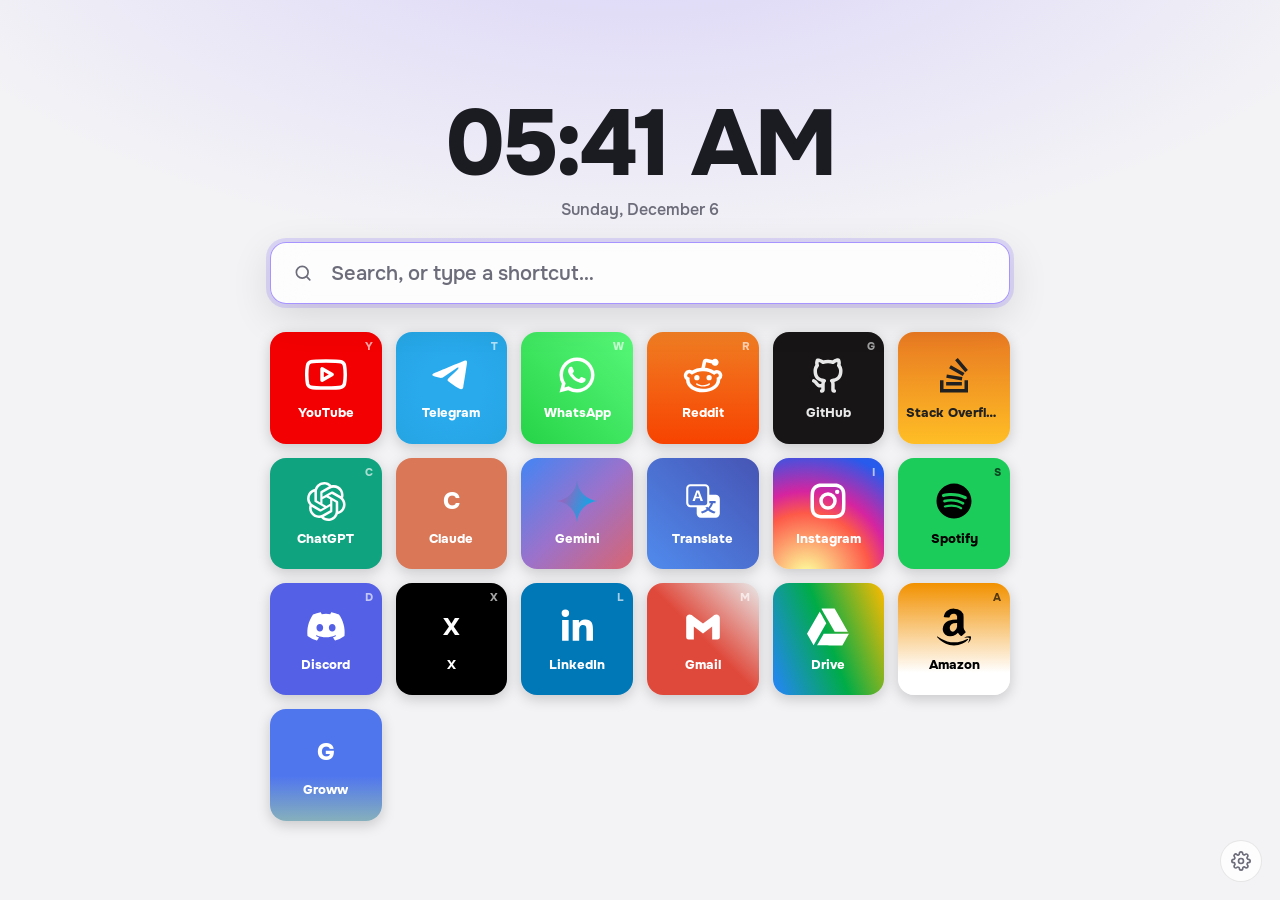
==== extension/newtab.html @ a6dd8135 "Add vanilla MV3 new tab extension Rebuild the new tab page as a dependency-free Chrome extension in " ====
<!doctype html>
<html lang="en">
  <head>
    <meta charset="utf-8" />
    <meta name="viewport" content="width=device-width, initial-scale=1" />
    <title>New Tab</title>
    <link rel="icon" href="icons/icon.png" />
    <!-- Applies the cached theme before first paint (no flash) and grabs focus from the address bar. -->
    <script src="js/boot.js"></script>
    <link rel="stylesheet" href="css/style.css" />
  </head>
  <body>
    <main class="app">
      <div class="clock" id="clock" hidden></div>

      <div class="search">
        <div class="bar">
          <span class="icon" id="barIcon" aria-hidden="true"></span>
          <input
            id="q"
            type="text"
            role="combobox"
            aria-label="Search or type a shortcut"
            aria-controls="results"
            aria-autocomplete="list"
            aria-expanded="false"
            autocomplete="off"
            spellcheck="false"
            placeholder="Search, or type a shortcut…"
          />
        </div>
        <ul class="results" id="results" role="listbox" hidden></ul>
      </div>

      <section class="ai" id="ai" hidden aria-live="polite">
        <header>
          <span id="aiQuestion"></span>
          <button type="button" class="link" id="aiClose" aria-label="Close answer">Esc</button>
        </header>
        <div class="ai-body" id="aiBody"></div>
      </section>

      <nav class="tiles" id="tiles" aria-label="Pinned sites"></nav>
    </main>

    <button type="button" class="gear" id="openSettings" aria-label="Settings" title="Settings">
      <svg viewBox="0 0 24 24" width="20" height="20" fill="none" stroke="currentColor" stroke-width="2" stroke-linecap="round" stroke-linejoin="round"><circle cx="12" cy="12" r="3"/><path d="M19.4 15a1.65 1.65 0 0 0 .33 1.82l.06.06a2 2 0 1 1-2.83 2.83l-.06-.06a1.65 1.65 0 0 0-1.82-.33 1.65 1.65 0 0 0-1 1.51V21a2 2 0 1 1-4 0v-.09A1.65 1.65 0 0 0 9 19.4a1.65 1.65 0 0 0-1.82.33l-.06.06a2 2 0 1 1-2.83-2.83l.06-.06A1.65 1.65 0 0 0 4.68 15a1.65 1.65 0 0 0-1.51-1H3a2 2 0 1 1 0-4h.09A1.65 1.65 0 0 0 4.6 9a1.65 1.65 0 0 0-.33-1.82l-.06-.06a2 2 0 1 1 2.83-2.83l.06.06A1.65 1.65 0 0 0 9 4.68a1.65 1.65 0 0 0 1-1.51V3a2 2 0 1 1 4 0v.09a1.65 1.65 0 0 0 1 1.51 1.65 1.65 0 0 0 1.82-.33l.06-.06a2 2 0 1 1 2.83 2.83l-.06.06A1.65 1.65 0 0 0 19.4 9a1.65 1.65 0 0 0 1.51 1H21a2 2 0 1 1 0 4h-.09a1.65 1.65 0 0 0-1.51 1z"/></svg>
    </button>

    <dialog id="settings" aria-label="Settings"></dialog>

    <script type="module" src="js/main.js"></script>
  </body>
</html>
---- extension/css/style.css ----
@font-face {
  font-family: 'Onest';
  src: url('../fonts/OnestMedium.ttf') format('truetype');
  font-weight: 100 600;
  font-display: swap;
}
@font-face {
  font-family: 'Onest';
  src: url('../fonts/OnestExtraBold.ttf') format('truetype');
  font-weight: 700 900;
  font-display: swap;
}

:root {
  --accent: #7c5cff;
  --radius: 16px;
  --font: 'Onest', system-ui, -apple-system, 'Segoe UI', sans-serif;
  color-scheme: light dark;
}
:root,
[data-theme='light'] {
  --bg: #f3f3f6;
  --fg: #1b1b22;
  --muted: #6c6c7a;
  --card: rgb(255 255 255 / 0.78);
  --solid: #ffffff;
  --line: rgb(0 0 0 / 0.09);
  --hover: rgb(0 0 0 / 0.05);
  --shadow: 0 12px 40px rgb(0 0 0 / 0.12);
  color-scheme: light;
}
[data-theme='dark'] {
  --bg: #0e0e13;
  --fg: #ececf1;
  --muted: #8e8e9c;
  --card: rgb(28 28 36 / 0.78);
  --solid: #1a1a22;
  --line: rgb(255 255 255 / 0.09);
  --hover: rgb(255 255 255 / 0.06);
  --shadow: 0 12px 40px rgb(0 0 0 / 0.5);
  color-scheme: dark;
}

* { box-sizing: border-box; }
html, body { margin: 0; min-height: 100%; }
body {
  font-family: var(--font);
  color: var(--fg);
  background:
    radial-gradient(1100px 520px at 50% -12%, color-mix(in srgb, var(--accent) 22%, transparent), transparent 70%),
    var(--bg);
  background-attachment: fixed;
  -webkit-font-smoothing: antialiased;
}
button, input, select { font: inherit; color: inherit; }
[hidden] { display: none !important; }
code { font-family: ui-monospace, 'Cascadia Code', Consolas, monospace; font-size: 0.9em; }

.app {
  max-width: 780px;
  margin: 0 auto;
  padding: 11vh 20px 60px;
  display: flex;
  flex-direction: column;
  gap: 22px;
}

/* clock */
.clock { text-align: center; user-select: none; }
.time { font-size: clamp(52px, 9vw, 92px); font-weight: 800; letter-spacing: -0.04em; line-height: 1; }
.date { margin-top: 8px; color: var(--muted); }

/* search bar */
.search { position: relative; z-index: 2; }
.bar {
  display: flex;
  align-items: center;
  gap: 12px;
  height: 62px;
  padding: 0 18px;
  background: var(--card);
  backdrop-filter: blur(18px);
  border: 1px solid var(--line);
  border-radius: var(--radius);
  box-shadow: var(--shadow);
  transition: border-color 0.15s, box-shadow 0.15s;
}
.bar:focus-within {
  border-color: color-mix(in srgb, var(--accent) 65%, transparent);
  box-shadow: var(--shadow), 0 0 0 4px color-mix(in srgb, var(--accent) 18%, transparent);
}
.bar input { flex: 1; min-width: 0; border: 0; outline: 0; background: none; font-size: 20px; }
.bar input::placeholder { color: var(--muted); }
.bar .icon { color: var(--muted); }

.icon {
  display: inline-grid;
  place-items: center;
  flex: none;
  width: 28px;
  height: 28px;
  font-weight: 800;
  line-height: 1;
}
.icon svg, .icon img { width: 72%; height: 72%; object-fit: contain; }

/* results */
.results {
  position: absolute;
  inset: calc(100% + 8px) 0 auto;
  margin: 0;
  padding: 6px;
  list-style: none;
  max-height: 62vh;
  overflow: auto;
  background: var(--solid);
  border: 1px solid var(--line);
  border-radius: var(--radius);
  box-shadow: var(--shadow);
}
.row {
  display: flex;
  align-items: center;
  gap: 12px;
  padding: 9px 12px;
  border-radius: 10px;
  cursor: pointer;
}
.row.sel { background: color-mix(in srgb, var(--accent) 14%, transparent); }
.row .icon { border-radius: 8px; background: var(--hover); color: var(--muted); }
.row-text { display: flex; flex-direction: column; flex: 1; min-width: 0; }
.row-title { overflow: hidden; white-space: nowrap; text-overflow: ellipsis; }
.row-sub { font-size: 12px; color: var(--muted); }
kbd {
  font: 12px var(--font);
  color: var(--muted);
  padding: 2px 7px;
  border: 1px solid var(--line);
  border-radius: 6px;
}

/* AI answer */
.ai {
  padding: 16px 18px;
  background: var(--card);
  backdrop-filter: blur(18px);
  border: 1px solid var(--line);
  border-radius: var(--radius);
  box-shadow: var(--shadow);
}
.ai header { display: flex; justify-content: space-between; gap: 12px; margin-bottom: 10px; font-size: 13px; color: var(--muted); }
.ai-body { max-height: 50vh; overflow: auto; line-height: 1.6; white-space: pre-wrap; overflow-wrap: anywhere; }
.ai-body pre { margin: 8px 0; padding: 10px 12px; overflow: auto; white-space: pre; background: var(--hover); border-radius: 10px; }
.ai-body a { color: var(--accent); }

/* tiles */
.tiles {
  display: grid;
  grid-template-columns: repeat(auto-fill, minmax(98px, 1fr));
  gap: 14px;
  margin-top: 6px;
}
.tile {
  position: relative;
  display: flex;
  flex-direction: column;
  align-items: center;
  justify-content: center;
  gap: 8px;
  aspect-ratio: 1;
  padding: 8px;
  border-radius: var(--radius);
  text-decoration: none;
  font-size: 13px;
  font-weight: 800;
  box-shadow: 0 4px 14px rgb(0 0 0 / 0.18);
  transition: transform 0.15s ease, box-shadow 0.15s ease;
}
.tile:hover, .tile:focus-visible {
  transform: translateY(-3px);
  box-shadow: 0 12px 26px rgb(0 0 0 / 0.28);
  outline: none;
}
.tile:focus-visible { box-shadow: 0 0 0 3px var(--accent); }
.tile .icon { width: 42px; height: 42px; font-size: 24px; }
.tile .icon svg, .tile .icon img { width: 100%; height: 100%; }
.tile-name { max-width: 100%; overflow: hidden; white-space: nowrap; text-overflow: ellipsis; }
.tile .key {
  position: absolute;
  top: 7px;
  right: 9px;
  font-size: 11px;
  text-transform: uppercase;
  opacity: 0.65;
}

/* buttons */
.gear {
  position: fixed;
  right: 18px;
  bottom: 18px;
  display: grid;
  place-items: center;
  width: 42px;
  height: 42px;
  color: var(--muted);
  background: var(--card);
  border: 1px solid var(--line);
  border-radius: 50%;
  cursor: pointer;
  transition: color 0.15s, transform 0.3s;
}
.gear:hover { color: var(--fg); transform: rotate(45deg); }
.link { padding: 0; border: 0; background: none; color: var(--accent); cursor: pointer; }

/* settings dialog */
dialog {
  width: min(760px, calc(100vw - 32px));
  max-height: calc(100vh - 48px);
  padding: 0;
  color: var(--fg);
  background: var(--solid);
  border: 1px solid var(--line);
  border-radius: 20px;
  box-shadow: var(--shadow);
}
dialog::backdrop { background: rgb(0 0 0 / 0.45); backdrop-filter: blur(3px); }
.set { display: flex; flex-direction: column; max-height: calc(100vh - 50px); }
.set header { padding: 20px 22px 0; border-bottom: 1px solid var(--line); }
.set h2 { margin: 0 0 14px; font-size: 20px; }
.set-tabs { display: flex; gap: 4px; }
.tab {
  padding: 8px 14px;
  border: 0;
  border-bottom: 2px solid transparent;
  background: none;
  color: var(--muted);
  cursor: pointer;
}
.tab.active { color: var(--fg); border-bottom-color: var(--accent); }
.set-body { flex: 1; overflow: auto; padding: 20px 22px; }
.set footer {
  display: flex;
  align-items: center;
  gap: 10px;
  padding: 14px 22px;
  border-top: 1px solid var(--line);
}
.status { flex: 1; font-size: 13px; color: var(--muted); }
.status.error { color: #e5484d; }

.stack { display: flex; flex-direction: column; gap: 14px; }
.grid { display: grid; grid-template-columns: repeat(auto-fit, minmax(220px, 1fr)); gap: 12px 16px; }
.muted { color: var(--muted); font-size: 13px; margin: 0; }
.field { display: flex; flex-direction: column; gap: 6px; font-size: 13px; }
.field > span { color: var(--muted); }
.field small { color: var(--muted); font-size: 11px; }
.check { display: flex; align-items: center; gap: 10px; cursor: pointer; }
.check input { width: 16px; height: 16px; accent-color: var(--accent); }

.set input[type='text'], .set input[type='url'], .set input[type='password'], .set select {
  width: 100%;
  height: 38px;
  padding: 0 10px;
  background: var(--hover);
  border: 1px solid var(--line);
  border-radius: 10px;
  outline: none;
}
.set input:focus-visible, .set select:focus-visible { border-color: var(--accent); }
.set input[type='color'] { width: 100%; height: 38px; padding: 2px; background: none; border: 1px solid var(--line); border-radius: 10px; }

.set button:not(.tab):not(.icon-btn) {
  height: 38px;
  padding: 0 16px;
  background: var(--hover);
  border: 1px solid var(--line);
  border-radius: 10px;
  cursor: pointer;
}
.set button.primary { background: var(--accent); border-color: transparent; color: #fff; }
.set button.danger { color: #e5484d; }
.row-buttons { display: flex; flex-wrap: wrap; gap: 10px; }

.site-list { display: flex; flex-direction: column; gap: 6px; }
.site { border: 1px solid var(--line); border-radius: 12px; }
.site[open] { background: var(--hover); }
.site summary {
  display: flex;
  align-items: center;
  gap: 12px;
  padding: 8px 10px;
  cursor: pointer;
  list-style: none;
}
.site summary::-webkit-details-marker { display: none; }
.site .grid { padding: 4px 12px 14px; }
.swatch { display: grid; place-items: center; width: 34px; height: 34px; border-radius: 9px; flex: none; }
.swatch .icon { width: 22px; height: 22px; }
.swatch .icon svg, .swatch .icon img { width: 100%; height: 100%; }
.site-name { font-weight: 700; }
.site-meta { flex: 1; overflow: hidden; white-space: nowrap; text-overflow: ellipsis; }
.row-actions { display: flex; gap: 2px; }
.icon-btn {
  width: 30px;
  height: 30px;
  border: 0;
  border-radius: 8px;
  background: none;
  color: var(--muted);
  cursor: pointer;
}
.icon-btn:hover { background: var(--hover); color: var(--fg); }
.add { align-self: flex-start; }

@media (prefers-reduced-motion: reduce) {
  * { transition: none !important; }
}
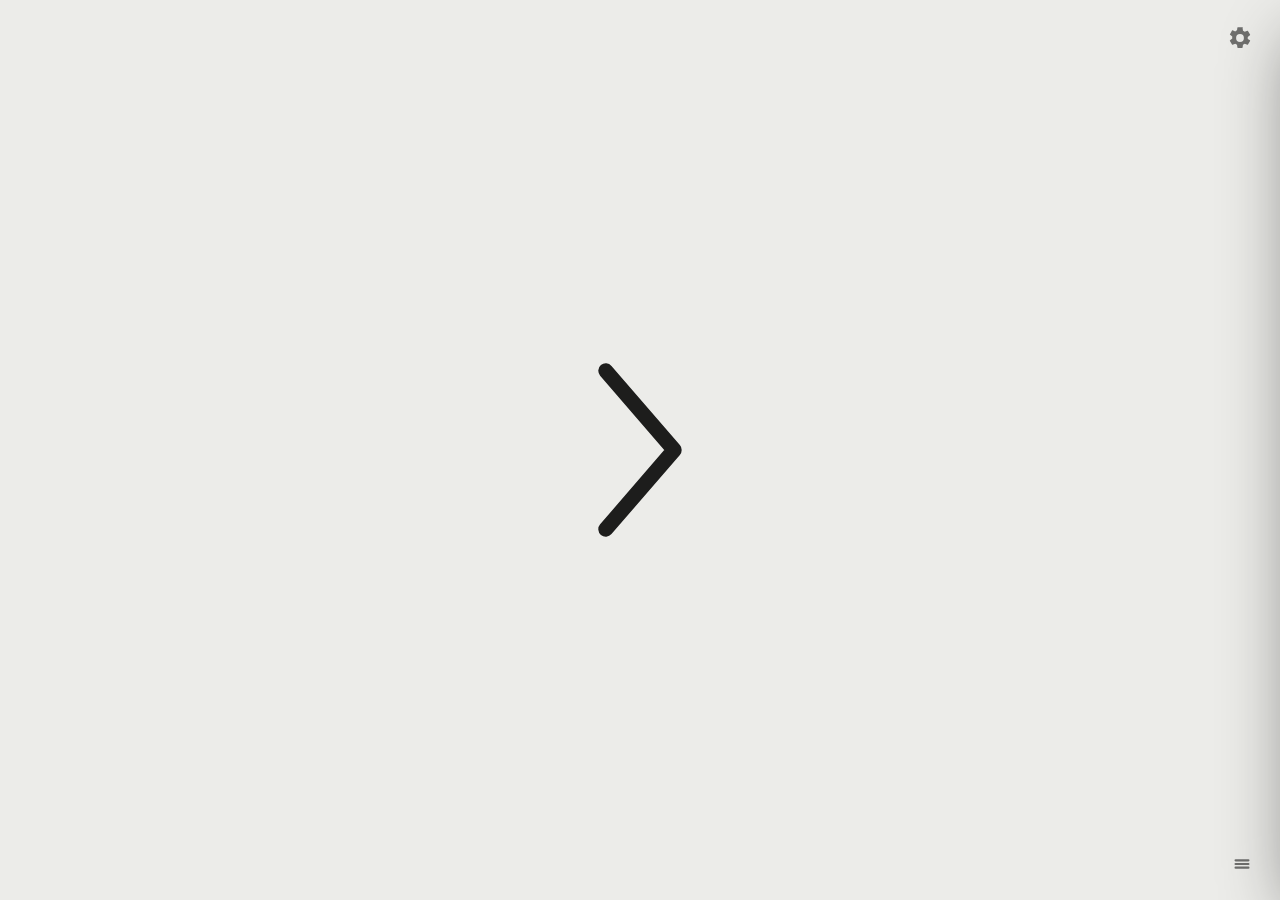
==== commit fa2b22b7: "WIP: Chevron-style new tab with canvas wave Co-Authored-By: Claude Opus 5.5 <noreply@anthropic.com>" ====
--- a/extension/newtab.html
+++ b/extension/newtab.html
@@ -10,44 +10,60 @@
     <link rel="stylesheet" href="css/style.css" />
   </head>
   <body>
-    <main class="app">
-      <div class="clock" id="clock" hidden></div>
+    <!-- Site wave: shape is computed per frame in js/wave.js -->
+    <div class="blob" id="blob" aria-hidden="true">
+      <canvas class="wave-canvas" id="waveCanvas"></canvas>
+      <div class="wave-label" id="waveLabel"></div>
+    </div>
 
-      <div class="search">
-        <div class="bar">
-          <span class="icon" id="barIcon" aria-hidden="true"></span>
-          <input
-            id="q"
-            type="text"
-            role="combobox"
-            aria-label="Search or type a shortcut"
-            aria-controls="results"
-            aria-autocomplete="list"
-            aria-expanded="false"
-            autocomplete="off"
-            spellcheck="false"
-            placeholder="Search, or type a shortcut…"
-          />
+    <main class="stage" id="stage">
+      <svg class="chevron" id="chevron" viewBox="0 0 50 100" preserveAspectRatio="none" aria-hidden="true">
+        <path d="M6,6 L44,50 L6,94" vector-effect="non-scaling-stroke" />
+      </svg>
+
+      <section class="query empty" id="query">
+        <input
+          id="q"
+          type="text"
+          role="combobox"
+          aria-label="Search or type a shortcut"
+          aria-controls="results"
+          aria-autocomplete="list"
+          aria-expanded="false"
+          autocomplete="off"
+          spellcheck="false"
+        />
+        <div class="hint" id="hint" aria-live="polite"></div>
+        <ul class="chips" id="results" role="listbox"></ul>
+        <div class="answer" id="ai" hidden aria-live="polite">
+          <header><span id="aiQuestion"></span><button type="button" class="link" id="aiClose">esc</button></header>
+          <div class="answer-body" id="aiBody"></div>
         </div>
-        <ul class="results" id="results" role="listbox" hidden></ul>
-      </div>
-
-      <section class="ai" id="ai" hidden aria-live="polite">
-        <header>
-          <span id="aiQuestion"></span>
-          <button type="button" class="link" id="aiClose" aria-label="Close answer">Esc</button>
-        </header>
-        <div class="ai-body" id="aiBody"></div>
       </section>
-
-      <nav class="tiles" id="tiles" aria-label="Pinned sites"></nav>
     </main>
 
-    <button type="button" class="gear" id="openSettings" aria-label="Settings" title="Settings">
-      <svg viewBox="0 0 24 24" width="20" height="20" fill="none" stroke="currentColor" stroke-width="2" stroke-linecap="round" stroke-linejoin="round"><circle cx="12" cy="12" r="3"/><path d="M19.4 15a1.65 1.65 0 0 0 .33 1.82l.06.06a2 2 0 1 1-2.83 2.83l-.06-.06a1.65 1.65 0 0 0-1.82-.33 1.65 1.65 0 0 0-1 1.51V21a2 2 0 1 1-4 0v-.09A1.65 1.65 0 0 0 9 19.4a1.65 1.65 0 0 0-1.82.33l-.06.06a2 2 0 1 1-2.83-2.83l.06-.06A1.65 1.65 0 0 0 4.68 15a1.65 1.65 0 0 0-1.51-1H3a2 2 0 1 1 0-4h.09A1.65 1.65 0 0 0 4.6 9a1.65 1.65 0 0 0-.33-1.82l-.06-.06a2 2 0 1 1 2.83-2.83l.06.06A1.65 1.65 0 0 0 9 4.68a1.65 1.65 0 0 0 1-1.51V3a2 2 0 1 1 4 0v.09a1.65 1.65 0 0 0 1 1.51 1.65 1.65 0 0 0 1.82-.33l.06-.06a2 2 0 1 1 2.83 2.83l-.06.06A1.65 1.65 0 0 0 19.4 9a1.65 1.65 0 0 0 1.51 1H21a2 2 0 1 1 0 4h-.09a1.65 1.65 0 0 0-1.51 1z"/></svg>
+    <section class="menu" id="menu" aria-label="Pinned sites" aria-hidden="true">
+      <div class="clock" id="clock"></div>
+      <div class="progress" title="Day progress"><span id="progress"></span></div>
+      <div class="pager">
+        <button type="button" class="arrow" id="prev" aria-label="Previous page">
+          <svg viewBox="0 0 24 24" width="16" height="16" fill="none" stroke="currentColor" stroke-width="3" stroke-linecap="round" stroke-linejoin="round"><path d="M15 18l-6-6 6-6"/></svg>
+        </button>
+        <div class="viewport" id="viewport"><div class="track" id="track"></div></div>
+        <button type="button" class="arrow" id="next" aria-label="Next page">
+          <svg viewBox="0 0 24 24" width="16" height="16" fill="none" stroke="currentColor" stroke-width="3" stroke-linecap="round" stroke-linejoin="round"><path d="M9 18l6-6-6-6"/></svg>
+        </button>
+      </div>
+    </section>
+
+    <button type="button" class="corner gear" id="gearBtn" aria-label="Settings" title="Settings">
+      <svg viewBox="0 0 24 24" width="26" height="26" fill="currentColor"><path d="M19.14 12.94a7.5 7.5 0 0 0 .05-.94 7.5 7.5 0 0 0-.05-.94l2.03-1.58a.49.49 0 0 0 .12-.61l-1.92-3.32a.49.49 0 0 0-.59-.22l-2.39.96a7.03 7.03 0 0 0-1.62-.94l-.36-2.54A.48.48 0 0 0 13.92 2h-3.84a.48.48 0 0 0-.48.41l-.36 2.54c-.59.24-1.13.56-1.62.94l-2.39-.96a.48.48 0 0 0-.59.22L2.72 8.47a.48.48 0 0 0 .12.61l2.03 1.58a7.5 7.5 0 0 0 0 1.88l-2.03 1.58a.49.49 0 0 0-.12.61l1.92 3.32c.12.22.37.29.59.22l2.39-.96c.5.38 1.03.7 1.62.94l.36 2.54c.05.24.25.41.48.41h3.84c.24 0 .44-.17.48-.41l.36-2.54c.59-.24 1.13-.56 1.62-.94l2.39.96c.22.08.47 0 .59-.22l1.92-3.32a.48.48 0 0 0-.12-.61zM12 15.6A3.6 3.6 0 1 1 12 8.4a3.6 3.6 0 0 1 0 7.2z"/></svg>
+    </button>
+    <button type="button" class="corner menu-btn" id="menuBtn" aria-label="Pinned sites" title="Pinned sites (↓)" aria-expanded="false">
+      <svg viewBox="0 0 24 24" width="22" height="22" fill="none" stroke="currentColor" stroke-width="2.4" stroke-linecap="round"><path d="M5 8h14M5 12h14M5 16h14"/></svg>
     </button>
 
-    <dialog id="settings" aria-label="Settings"></dialog>
+    <aside class="panel" id="panel" aria-label="Settings" aria-hidden="true"></aside>
 
     <script type="module" src="js/main.js"></script>
   </body>
--- a/extension/css/style.css
+++ b/extension/css/style.css
@@ -2,317 +2,443 @@
   font-family: 'Onest';
   src: url('../fonts/OnestMedium.ttf') format('truetype');
   font-weight: 100 600;
-  font-display: swap;
+  font-display: block;
 }
 @font-face {
   font-family: 'Onest';
   src: url('../fonts/OnestExtraBold.ttf') format('truetype');
   font-weight: 700 900;
-  font-display: swap;
+  font-display: block;
 }
 
 :root {
-  --accent: #7c5cff;
-  --radius: 16px;
-  --font: 'Onest', system-ui, -apple-system, 'Segoe UI', sans-serif;
-  color-scheme: light dark;
+  --speed: 400ms;
+  --ease: cubic-bezier(0.65, 0, 0.35, 1);
+  --ease-out: cubic-bezier(0.2, 0.9, 0.25, 1);
+  --chev-size: 20vh;
+  --tile: clamp(96px, 7.6vw, 150px);
+  --gap: 10px;
+  --rows: 2;
+  --cols: 4;
+  font-family: 'Onest', system-ui, -apple-system, 'Segoe UI', sans-serif;
 }
 :root,
+[data-theme='dark'] {
+  --bg: #212220;
+  --fg: #f2f2f0;
+  --muted: #8c8c88;
+  --tile-bg: #2c2c2b;
+  --panel: #1c1c1c;
+  --group: #262626;
+  --line: #333333;
+  --input: #121212;
+  color-scheme: dark;
+}
 [data-theme='light'] {
-  --bg: #f3f3f6;
-  --fg: #1b1b22;
-  --muted: #6c6c7a;
-  --card: rgb(255 255 255 / 0.78);
-  --solid: #ffffff;
-  --line: rgb(0 0 0 / 0.09);
-  --hover: rgb(0 0 0 / 0.05);
-  --shadow: 0 12px 40px rgb(0 0 0 / 0.12);
+  --outline: #ffffff;
+  --bg: #ecece9;
+  --fg: #1d1d1c;
+  --muted: #74746f;
+  --tile-bg: #ffffff;
+  --panel: #f7f7f5;
+  --group: #ffffff;
+  --line: #e4e4e0;
+  --input: #f0f0ed;
   color-scheme: light;
 }
-[data-theme='dark'] {
-  --bg: #0e0e13;
-  --fg: #ececf1;
-  --muted: #8e8e9c;
-  --card: rgb(28 28 36 / 0.78);
-  --solid: #1a1a22;
-  --line: rgb(255 255 255 / 0.09);
-  --hover: rgb(255 255 255 / 0.06);
-  --shadow: 0 12px 40px rgb(0 0 0 / 0.5);
-  color-scheme: dark;
-}
-
 * { box-sizing: border-box; }
-html, body { margin: 0; min-height: 100%; }
+html, body { height: 100%; margin: 0; overflow: hidden; }
 body {
-  font-family: var(--font);
+  background: var(--bg);
   color: var(--fg);
-  background:
-    radial-gradient(1100px 520px at 50% -12%, color-mix(in srgb, var(--accent) 22%, transparent), transparent 70%),
-    var(--bg);
-  background-attachment: fixed;
   -webkit-font-smoothing: antialiased;
+  user-select: none;
 }
 button, input, select { font: inherit; color: inherit; }
 [hidden] { display: none !important; }
 code { font-family: ui-monospace, 'Cascadia Code', Consolas, monospace; font-size: 0.9em; }
-
-.app {
+.link { padding: 0; border: 0; background: none; color: var(--muted); cursor: pointer; }
+.link:hover { color: var(--fg); }
+
+/* ---------- stage: chevron + query ---------- */
+.stage {
+  position: fixed;
+  inset: 0;
+  z-index: 1;
+  transition: opacity var(--speed) var(--ease), transform var(--speed) var(--ease);
+}
+.stage.away { opacity: 0; transform: scale(0.97); pointer-events: none; }
+
+.chevron {
+  position: absolute;
+  top: 50%;
+  left: 50%;
+  width: calc(var(--chev-size) / 2);
+  height: var(--chev-size);
+  overflow: visible;
+  transform: translate(-50%, -50%);
+  transition: transform var(--speed) var(--ease-out); /* opacity is instant: the wave hands back over exactly in place */
+}
+.chevron path {
+  fill: none;
+  stroke: var(--fg);
+  stroke-width: var(--chev-thick, 15px);
+  stroke-linecap: round;
+  stroke-linejoin: round;
+}
+.stage:not(.typing) .chevron { animation: breathe 4s ease-in-out infinite; }
+.chevron.nudge { animation: nudge 240ms var(--ease-out); }
+.stage.matched .chevron { opacity: 0; transition: none; animation: none; } /* the wave outline takes over */
+.stage.launch .chevron { opacity: 0; transform: translate(-50%, -50%) translateX(28vw); }
+@keyframes breathe { 50% { scale: 0.96; } }
+@keyframes nudge { 40% { translate: 12px 0; } }
+
+.query {
+  --qs: clamp(44px, 4.6vw, 96px);
+  position: absolute;
+  top: calc(50% - var(--qs) * 0.62);
+  left: 62%;
+  width: min(64vw, 1120px);
+  translate: -50% 0;
+  text-align: center;
+  transition: opacity var(--speed) var(--ease), translate var(--speed) var(--ease-out);
+}
+.stage.launch .query { opacity: 0; translate: calc(-50% + 4vw) 0; }
+.query input {
+  display: block;
+  width: 100%;
+  height: calc(var(--qs) * 1.24);
+  padding: 0;
+  border: 0;
+  outline: 0;
+  background: none;
+  font-size: var(--qs);
+  font-weight: 800;
+  letter-spacing: -0.01em;
+  text-align: center;
+  text-transform: uppercase;
+  caret-color: var(--fg);
+}
+.query.empty input { caret-color: transparent; }
+.hint {
+  min-height: 1.4em;
+  font-size: 14px;
+  color: var(--muted);
+  text-transform: lowercase;
+}
+
+.chips {
+  display: flex;
+  flex-wrap: wrap;
+  justify-content: center;
+  gap: 0.55em 1.5em;
+  margin: 12px 0 0;
+  padding: 0;
+  list-style: none;
+  font-size: clamp(17px, 1.55vw, 30px);
+  font-weight: 800;
+}
+.chip {
+  max-width: 100%;
+  padding: 0.16em 0.42em;
+  overflow: hidden;
+  white-space: nowrap;
+  text-overflow: ellipsis;
+  border: 2px solid transparent;
+  border-radius: 0.38em;
+  cursor: pointer;
+  transition: border-color 0.15s;
+}
+.chip.lower { text-transform: lowercase; }
+.chip.dim { color: var(--muted); }
+.chip.sel { border-color: var(--fg); }
+.chip.new { animation: chipIn calc(var(--speed) * 0.7) var(--ease-out) both; animation-delay: calc(var(--i) * 25ms); }
+@keyframes chipIn { from { opacity: 0; transform: translateY(10px); } }
+
+.answer {
   max-width: 780px;
-  margin: 0 auto;
-  padding: 11vh 20px 60px;
-  display: flex;
-  flex-direction: column;
-  gap: 22px;
-}
-
-/* clock */
-.clock { text-align: center; user-select: none; }
-.time { font-size: clamp(52px, 9vw, 92px); font-weight: 800; letter-spacing: -0.04em; line-height: 1; }
-.date { margin-top: 8px; color: var(--muted); }
-
-/* search bar */
-.search { position: relative; z-index: 2; }
-.bar {
-  display: flex;
-  align-items: center;
-  gap: 12px;
-  height: 62px;
-  padding: 0 18px;
-  background: var(--card);
-  backdrop-filter: blur(18px);
-  border: 1px solid var(--line);
-  border-radius: var(--radius);
-  box-shadow: var(--shadow);
-  transition: border-color 0.15s, box-shadow 0.15s;
-}
-.bar:focus-within {
-  border-color: color-mix(in srgb, var(--accent) 65%, transparent);
-  box-shadow: var(--shadow), 0 0 0 4px color-mix(in srgb, var(--accent) 18%, transparent);
-}
-.bar input { flex: 1; min-width: 0; border: 0; outline: 0; background: none; font-size: 20px; }
-.bar input::placeholder { color: var(--muted); }
-.bar .icon { color: var(--muted); }
-
-.icon {
-  display: inline-grid;
-  place-items: center;
-  flex: none;
-  width: 28px;
-  height: 28px;
+  margin: 26px auto 0;
+  text-align: left;
+  user-select: text;
+  animation: chipIn var(--speed) var(--ease-out) both;
+}
+.answer header {
+  display: flex;
+  justify-content: space-between;
+  gap: 16px;
+  margin-bottom: 8px;
+  font-size: 13px;
+  color: var(--muted);
+  text-transform: lowercase;
+}
+.answer-body {
+  max-height: 34vh;
+  overflow: auto;
+  font-size: 17px;
+  line-height: 1.6;
+  white-space: pre-wrap;
+  overflow-wrap: anywhere;
+}
+.answer-body pre {
+  margin: 8px 0;
+  padding: 10px 12px;
+  overflow: auto;
+  white-space: pre;
+  background: var(--tile-bg);
+  border-radius: 10px;
+}
+.answer-body a { color: inherit; }
+
+/* ---------- site wave (shape drawn in js/wave.js) ---------- */
+.blob { position: fixed; inset: 0; z-index: 0; pointer-events: none; transition: opacity var(--speed) var(--ease); }
+.blob.front { z-index: 6; }
+.blob.off { opacity: 0; }
+.wave-canvas { position: absolute; inset: 0; width: 100%; height: 100%; display: block; }
+.wave-label {
+  position: absolute;
+  top: 50%;
+  left: 0;
+  font-size: clamp(20px, 2.15vw, 46px);
   font-weight: 800;
-  line-height: 1;
-}
-.icon svg, .icon img { width: 72%; height: 72%; object-fit: contain; }
-
-/* results */
-.results {
-  position: absolute;
-  inset: calc(100% + 8px) 0 auto;
-  margin: 0;
-  padding: 6px;
-  list-style: none;
-  max-height: 62vh;
-  overflow: auto;
-  background: var(--solid);
-  border: 1px solid var(--line);
-  border-radius: var(--radius);
-  box-shadow: var(--shadow);
-}
-.row {
-  display: flex;
-  align-items: center;
-  gap: 12px;
-  padding: 9px 12px;
-  border-radius: 10px;
-  cursor: pointer;
-}
-.row.sel { background: color-mix(in srgb, var(--accent) 14%, transparent); }
-.row .icon { border-radius: 8px; background: var(--hover); color: var(--muted); }
-.row-text { display: flex; flex-direction: column; flex: 1; min-width: 0; }
-.row-title { overflow: hidden; white-space: nowrap; text-overflow: ellipsis; }
-.row-sub { font-size: 12px; color: var(--muted); }
-kbd {
-  font: 12px var(--font);
-  color: var(--muted);
-  padding: 2px 7px;
-  border: 1px solid var(--line);
-  border-radius: 6px;
-}
-
-/* AI answer */
-.ai {
-  padding: 16px 18px;
-  background: var(--card);
-  backdrop-filter: blur(18px);
-  border: 1px solid var(--line);
-  border-radius: var(--radius);
-  box-shadow: var(--shadow);
-}
-.ai header { display: flex; justify-content: space-between; gap: 12px; margin-bottom: 10px; font-size: 13px; color: var(--muted); }
-.ai-body { max-height: 50vh; overflow: auto; line-height: 1.6; white-space: pre-wrap; overflow-wrap: anywhere; }
-.ai-body pre { margin: 8px 0; padding: 10px 12px; overflow: auto; white-space: pre; background: var(--hover); border-radius: 10px; }
-.ai-body a { color: var(--accent); }
-
-/* tiles */
-.tiles {
-  display: grid;
-  grid-template-columns: repeat(auto-fill, minmax(98px, 1fr));
-  gap: 14px;
-  margin-top: 6px;
-}
-.tile {
-  position: relative;
+  text-transform: uppercase;
+  white-space: nowrap;
+  opacity: 0;
+  will-change: transform, opacity;
+}
+
+/* ---------- menu: clock + pinned sites ---------- */
+.menu {
+  position: fixed;
+  inset: 0;
+  z-index: 2;
   display: flex;
   flex-direction: column;
   align-items: center;
   justify-content: center;
-  gap: 8px;
-  aspect-ratio: 1;
-  padding: 8px;
-  border-radius: var(--radius);
-  text-decoration: none;
-  font-size: 13px;
-  font-weight: 800;
-  box-shadow: 0 4px 14px rgb(0 0 0 / 0.18);
-  transition: transform 0.15s ease, box-shadow 0.15s ease;
-}
-.tile:hover, .tile:focus-visible {
-  transform: translateY(-3px);
-  box-shadow: 0 12px 26px rgb(0 0 0 / 0.28);
-  outline: none;
-}
-.tile:focus-visible { box-shadow: 0 0 0 3px var(--accent); }
-.tile .icon { width: 42px; height: 42px; font-size: 24px; }
-.tile .icon svg, .tile .icon img { width: 100%; height: 100%; }
-.tile-name { max-width: 100%; overflow: hidden; white-space: nowrap; text-overflow: ellipsis; }
-.tile .key {
-  position: absolute;
-  top: 7px;
-  right: 9px;
-  font-size: 11px;
-  text-transform: uppercase;
-  opacity: 0.65;
-}
-
-/* buttons */
-.gear {
-  position: fixed;
-  right: 18px;
-  bottom: 18px;
+  opacity: 0;
+  transform: scale(1.03);
+  pointer-events: none;
+  transition: opacity var(--speed) var(--ease), transform var(--speed) var(--ease-out);
+}
+.menu.open { opacity: 1; transform: none; pointer-events: auto; }
+.clock { font-size: clamp(48px, 5.6vw, 108px); font-weight: 800; line-height: 1; letter-spacing: -0.02em; }
+.progress {
+  width: min(540px, 42vw);
+  height: 10px;
+  margin: 18px 0 20px;
+  overflow: hidden;
+  border-radius: 99px;
+  background: color-mix(in srgb, var(--fg) 14%, transparent);
+}
+.progress span { display: block; width: 0; height: 100%; border-radius: inherit; background: var(--fg); transition: width 1s linear; }
+
+.pager { display: flex; align-items: center; gap: 22px; }
+.viewport {
+  width: calc(var(--cols) * var(--tile) + (var(--cols) - 1) * var(--gap));
+  overflow: hidden;
+  touch-action: pan-y;
+  cursor: grab;
+}
+.viewport.dragging { cursor: grabbing; }
+.track { display: flex; transition: transform var(--speed) var(--ease); }
+.viewport.dragging .track { transition: none; }
+.page {
+  display: grid;
+  flex: 0 0 100%;
+  grid-template-columns: repeat(var(--cols), var(--tile));
+  grid-auto-rows: var(--tile);
+  align-content: start;
+  gap: var(--gap);
+  height: calc(var(--rows) * var(--tile) + (var(--rows) - 1) * var(--gap));
+}
+.tile {
+  position: relative;
   display: grid;
   place-items: center;
-  width: 42px;
-  height: 42px;
-  color: var(--muted);
-  background: var(--card);
-  border: 1px solid var(--line);
+  color: inherit;
+  text-decoration: none;
+  background: var(--tile-bg);
+  border-radius: 14px;
+  transition: transform 0.2s var(--ease-out), background 0.2s;
+  -webkit-user-drag: none;
+}
+.tile:hover, .tile:focus-visible { transform: translateY(-4px); outline: none; }
+.tile:focus-visible { box-shadow: 0 0 0 2px var(--fg); }
+.bubble {
+  display: grid;
+  place-items: center;
+  width: 60%;
+  aspect-ratio: 1;
+  border-radius: 50%;
+  box-shadow: 0 6px 18px rgb(0 0 0 / 0.25);
+}
+.bubble .icon { width: 56%; height: 56%; font-size: calc(var(--tile) * 0.26); font-weight: 800; }
+.bubble .icon svg, .bubble .icon img { width: 100%; height: 100%; object-fit: contain; pointer-events: none; }
+.tile .key { position: absolute; top: 7px; right: 10px; font-size: 12px; color: var(--muted); text-transform: uppercase; }
+.arrow {
+  display: grid;
+  place-items: center;
+  width: 26px;
+  height: 26px;
+  padding: 0;
+  color: var(--bg);
+  background: color-mix(in srgb, var(--fg) 75%, transparent);
+  border: 0;
   border-radius: 50%;
   cursor: pointer;
-  transition: color 0.15s, transform 0.3s;
-}
-.gear:hover { color: var(--fg); transform: rotate(45deg); }
-.link { padding: 0; border: 0; background: none; color: var(--accent); cursor: pointer; }
-
-/* settings dialog */
-dialog {
-  width: min(760px, calc(100vw - 32px));
-  max-height: calc(100vh - 48px);
+  transition: opacity 0.2s;
+}
+.arrow:disabled { opacity: 0.25; cursor: default; }
+
+.icon { display: inline-grid; place-items: center; flex: none; line-height: 1; }
+
+/* ---------- corner buttons ---------- */
+.corner {
+  position: fixed;
+  z-index: 3;
+  display: grid;
+  place-items: center;
+  width: 44px;
+  height: 44px;
   padding: 0;
   color: var(--fg);
-  background: var(--solid);
+  background: none;
+  border: 0;
+  opacity: 0.6;
+  cursor: pointer;
+  transition: opacity 0.2s, transform 0.3s var(--ease-out);
+}
+.corner:hover, .corner:focus-visible { opacity: 1; }
+.gear { top: 16px; right: 18px; }
+.gear:hover { transform: rotate(60deg); }
+.menu-btn { right: 16px; bottom: 14px; }
+
+/* ---------- settings panel ---------- */
+.panel {
+  position: fixed;
+  top: 12px;
+  right: 12px;
+  bottom: 12px;
+  z-index: 10;
+  display: flex;
+  flex-direction: column;
+  width: min(390px, calc(100vw - 24px));
+  overflow: hidden;
+  background: var(--panel);
+  border-radius: 16px;
+  box-shadow: 0 24px 70px rgb(0 0 0 / 0.45);
+  transform: translateX(calc(100% + 24px));
+  transition: transform var(--speed) var(--ease);
+  user-select: none;
+}
+.panel.open { transform: none; }
+.p-head { display: grid; grid-template-columns: 48px 1fr 48px; align-items: center; gap: 8px; padding: 10px; }
+.p-head h2 { margin: 0; font-size: 27px; font-weight: 700; text-align: center; }
+.sq { display: grid; place-items: center; height: 40px; padding: 0; color: #fff; border: 0; border-radius: 8px; cursor: pointer; }
+.sq.ok { background: #0b5ed7; }
+.sq.no { background: #c8102e; }
+.sq:hover { filter: brightness(1.12); }
+.p-body { flex: 1; overflow: auto; padding: 0 14px 16px; scrollbar-width: thin; }
+.p-sec { margin: 18px 0 8px; padding-left: 4px; font-size: 21px; font-weight: 700; }
+.group { overflow: hidden; background: var(--group); border-radius: 12px; }
+.prow {
+  display: flex;
+  align-items: center;
+  justify-content: space-between;
+  gap: 12px;
+  min-height: 48px;
+  padding: 6px 12px;
+  font-size: 14.5px;
+  border-bottom: 1px solid var(--line);
+}
+.group > :last-child, .exp-body > :last-child { border-bottom: 0; }
+.prow > span:first-child { flex: 1; }
+.ctl, .num {
+  height: 30px;
+  background: var(--input);
   border: 1px solid var(--line);
-  border-radius: 20px;
-  box-shadow: var(--shadow);
-}
-dialog::backdrop { background: rgb(0 0 0 / 0.45); backdrop-filter: blur(3px); }
-.set { display: flex; flex-direction: column; max-height: calc(100vh - 50px); }
-.set header { padding: 20px 22px 0; border-bottom: 1px solid var(--line); }
-.set h2 { margin: 0 0 14px; font-size: 20px; }
-.set-tabs { display: flex; gap: 4px; }
-.tab {
-  padding: 8px 14px;
+  border-radius: 6px;
+}
+.ctl { width: 150px; padding: 0 8px; outline: none; }
+select.ctl { width: auto; min-width: 96px; padding-right: 4px; }
+.ctl:focus-visible, .num:focus-within { border-color: #0b5ed7; }
+.num { display: flex; align-items: center; width: 98px; padding: 0 8px; }
+.num input { width: 100%; min-width: 0; padding: 0; background: none; border: 0; outline: none; }
+.num small { color: var(--muted); font-size: 12px; }
+input[type='color'].ctl { width: 54px; padding: 2px; }
+
+.switch { position: relative; flex: none; width: 46px; height: 26px; }
+.switch input { position: absolute; inset: 0; z-index: 1; margin: 0; opacity: 0; cursor: pointer; }
+.switch span { position: absolute; inset: 0; background: color-mix(in srgb, var(--fg) 25%, transparent); border-radius: 99px; transition: background 0.2s; }
+.switch span::after {
+  content: '';
+  position: absolute;
+  top: 4px;
+  left: 4px;
+  width: 18px;
+  height: 18px;
+  background: #fff;
+  border-radius: 50%;
+  transition: transform 0.2s var(--ease-out);
+}
+.switch input:checked + span { background: #0b5ed7; }
+.switch input:checked + span::after { transform: translateX(20px); }
+.switch input:focus-visible + span { outline: 2px solid #0b5ed7; outline-offset: 2px; }
+
+.exp { border-bottom: 1px solid var(--line); }
+.exp-head {
+  display: flex;
+  align-items: center;
+  justify-content: space-between;
+  gap: 10px;
+  width: 100%;
+  min-height: 52px;
+  padding: 6px 14px;
+  font-size: 17px;
+  font-weight: 700;
+  text-align: left;
+  background: none;
   border: 0;
-  border-bottom: 2px solid transparent;
+  cursor: pointer;
+}
+.exp-head .caret { flex: none; transition: transform 0.2s var(--ease-out); }
+.exp.open > .exp-head .caret { transform: rotate(90deg); }
+.exp-body { border-top: 1px solid var(--line); }
+
+.field { display: flex; flex-direction: column; gap: 5px; padding: 8px 12px; font-size: 13px; border-bottom: 1px solid var(--line); }
+.field > span { color: var(--muted); }
+.field .ctl { width: 100%; }
+.field small { color: var(--muted); font-size: 11px; }
+.note { margin: 0; padding: 10px 12px; font-size: 12.5px; line-height: 1.5; color: var(--muted); border-bottom: 1px solid var(--line); }
+
+.site-head { font-size: 15px; font-weight: 600; }
+.site-head .label { display: flex; flex: 1; align-items: center; gap: 10px; min-width: 0; }
+.site-head .label b { overflow: hidden; white-space: nowrap; text-overflow: ellipsis; }
+.swatch { display: grid; place-items: center; width: 28px; height: 28px; flex: none; border-radius: 50%; }
+.swatch .icon { width: 16px; height: 16px; font-size: 13px; font-weight: 800; }
+.swatch .icon svg, .swatch .icon img { width: 100%; height: 100%; }
+.mini { width: 26px; height: 26px; padding: 0; color: var(--muted); background: none; border: 0; border-radius: 6px; cursor: pointer; }
+.mini:hover { color: var(--fg); background: var(--line); }
+.add { width: 100%; height: 46px; font-weight: 700; color: #0b5ed7; background: none; border: 0; cursor: pointer; }
+
+.p-foot { border-top: 1px solid var(--line); }
+.status { min-height: 0; padding: 0 14px; font-size: 12.5px; color: var(--muted); }
+.status:not(:empty) { padding: 8px 14px 0; }
+.status.error { color: #e5484d; }
+.p-actions { display: grid; grid-template-columns: repeat(3, 1fr); }
+.p-actions button {
+  height: 52px;
+  padding: 0 6px;
+  font-size: 13px;
+  font-weight: 600;
+  line-height: 1.15;
   background: none;
-  color: var(--muted);
+  border: 0;
   cursor: pointer;
 }
-.tab.active { color: var(--fg); border-bottom-color: var(--accent); }
-.set-body { flex: 1; overflow: auto; padding: 20px 22px; }
-.set footer {
-  display: flex;
-  align-items: center;
-  gap: 10px;
-  padding: 14px 22px;
-  border-top: 1px solid var(--line);
-}
-.status { flex: 1; font-size: 13px; color: var(--muted); }
-.status.error { color: #e5484d; }
-
-.stack { display: flex; flex-direction: column; gap: 14px; }
-.grid { display: grid; grid-template-columns: repeat(auto-fit, minmax(220px, 1fr)); gap: 12px 16px; }
-.muted { color: var(--muted); font-size: 13px; margin: 0; }
-.field { display: flex; flex-direction: column; gap: 6px; font-size: 13px; }
-.field > span { color: var(--muted); }
-.field small { color: var(--muted); font-size: 11px; }
-.check { display: flex; align-items: center; gap: 10px; cursor: pointer; }
-.check input { width: 16px; height: 16px; accent-color: var(--accent); }
-
-.set input[type='text'], .set input[type='url'], .set input[type='password'], .set select {
-  width: 100%;
-  height: 38px;
-  padding: 0 10px;
-  background: var(--hover);
-  border: 1px solid var(--line);
-  border-radius: 10px;
-  outline: none;
-}
-.set input:focus-visible, .set select:focus-visible { border-color: var(--accent); }
-.set input[type='color'] { width: 100%; height: 38px; padding: 2px; background: none; border: 1px solid var(--line); border-radius: 10px; }
-
-.set button:not(.tab):not(.icon-btn) {
-  height: 38px;
-  padding: 0 16px;
-  background: var(--hover);
-  border: 1px solid var(--line);
-  border-radius: 10px;
-  cursor: pointer;
-}
-.set button.primary { background: var(--accent); border-color: transparent; color: #fff; }
-.set button.danger { color: #e5484d; }
-.row-buttons { display: flex; flex-wrap: wrap; gap: 10px; }
-
-.site-list { display: flex; flex-direction: column; gap: 6px; }
-.site { border: 1px solid var(--line); border-radius: 12px; }
-.site[open] { background: var(--hover); }
-.site summary {
-  display: flex;
-  align-items: center;
-  gap: 12px;
-  padding: 8px 10px;
-  cursor: pointer;
-  list-style: none;
-}
-.site summary::-webkit-details-marker { display: none; }
-.site .grid { padding: 4px 12px 14px; }
-.swatch { display: grid; place-items: center; width: 34px; height: 34px; border-radius: 9px; flex: none; }
-.swatch .icon { width: 22px; height: 22px; }
-.swatch .icon svg, .swatch .icon img { width: 100%; height: 100%; }
-.site-name { font-weight: 700; }
-.site-meta { flex: 1; overflow: hidden; white-space: nowrap; text-overflow: ellipsis; }
-.row-actions { display: flex; gap: 2px; }
-.icon-btn {
-  width: 30px;
-  height: 30px;
-  border: 0;
-  border-radius: 8px;
-  background: none;
-  color: var(--muted);
-  cursor: pointer;
-}
-.icon-btn:hover { background: var(--hover); color: var(--fg); }
-.add { align-self: flex-start; }
+.p-actions button:hover { background: var(--group); }
+.p-actions .danger { color: #e5484d; }
 
 @media (prefers-reduced-motion: reduce) {
-  * { transition: none !important; }
-}
+  *, *::before, *::after { animation: none !important; transition-duration: 1ms !important; }
+}
